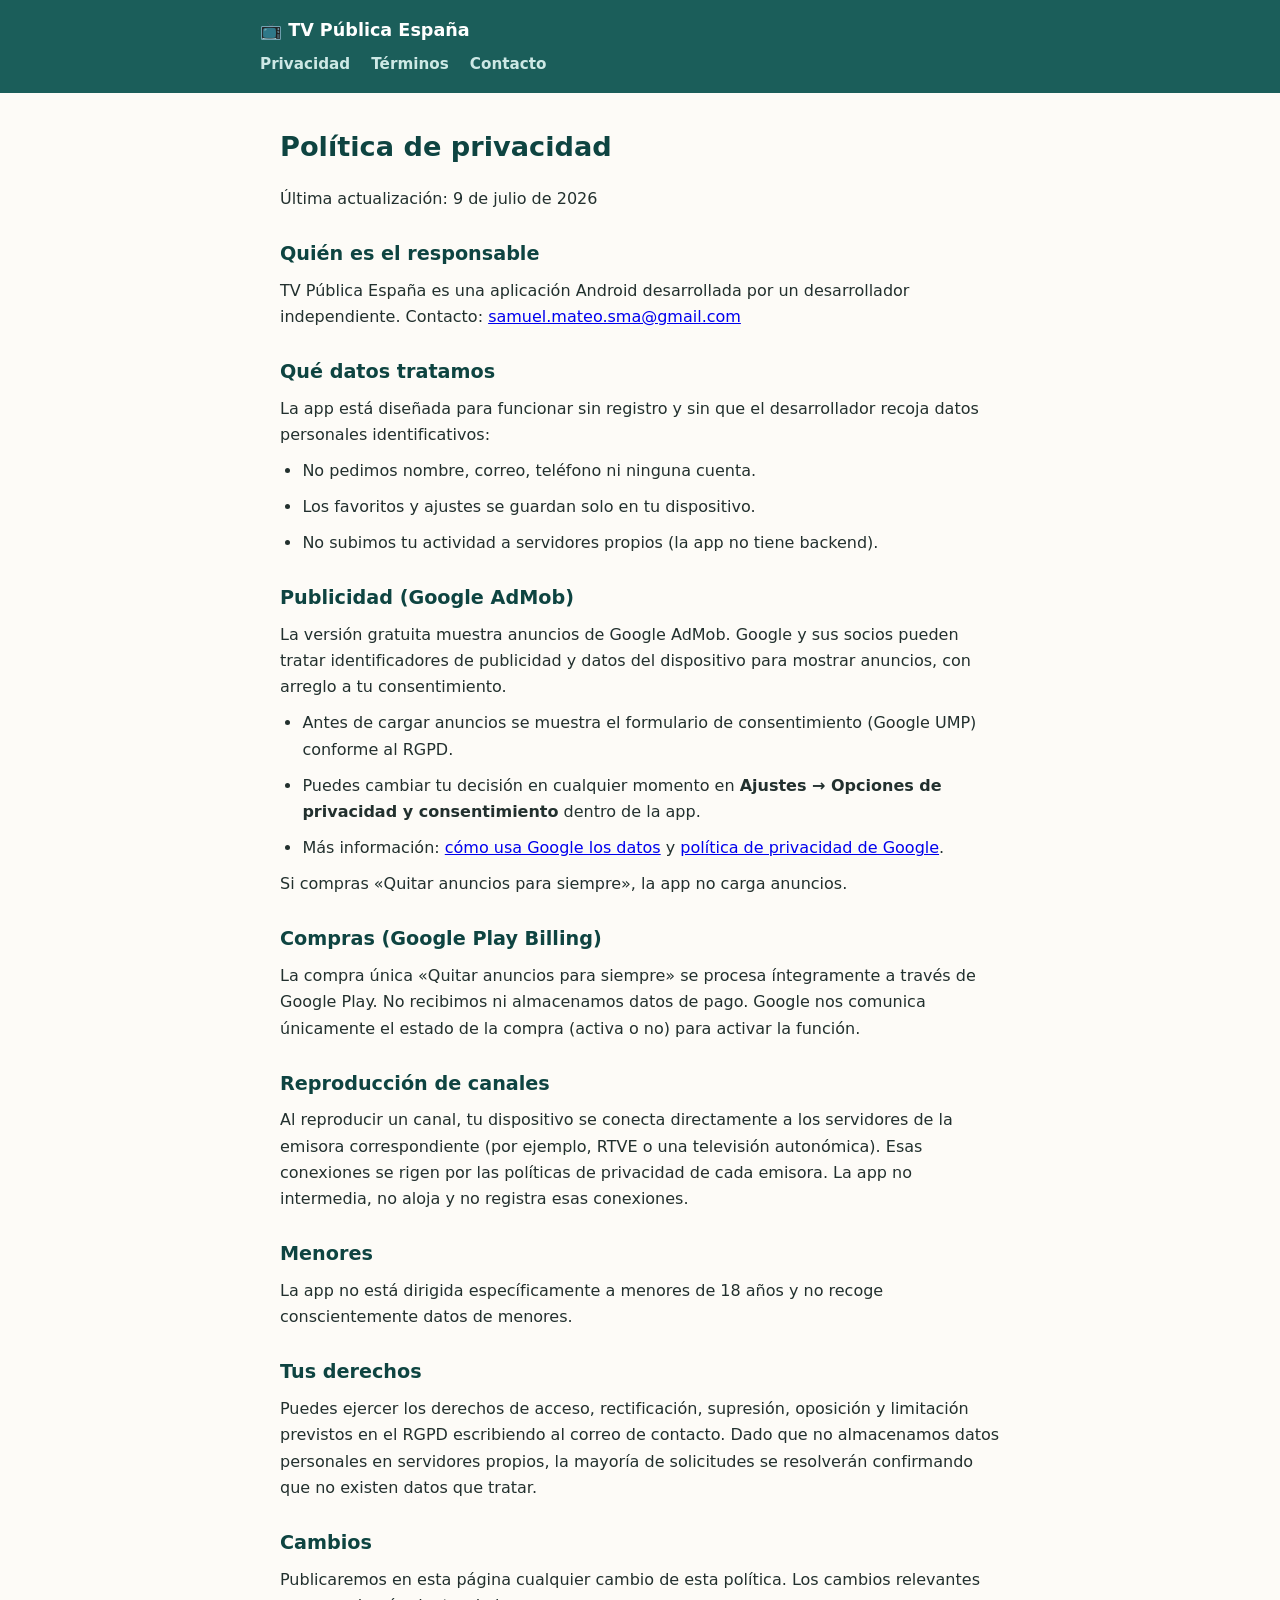
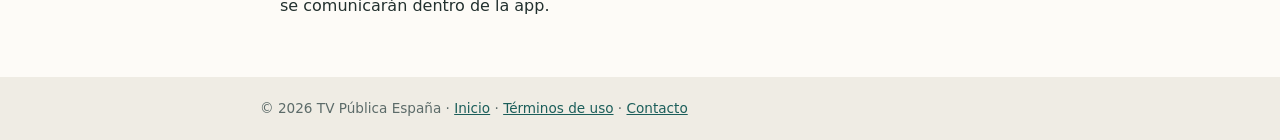
==== privacidad.html @ 510fbc0d "feat: web con landing, privacidad, términos y contacto + deploy a Pages Co-Authored-By: Claude Fable" ====
<!DOCTYPE html>
<html lang="es">
<head>
  <meta charset="utf-8">
  <meta name="viewport" content="width=device-width, initial-scale=1">
  <title>Política de privacidad — TV Pública España</title>
  <link rel="stylesheet" href="estilo.css">
</head>
<body>
  <header>
    <div class="wrap">
      <a href="index.html">📺 TV Pública España</a>
      <nav>
        <a href="privacidad.html">Privacidad</a>
        <a href="terminos.html">Términos</a>
        <a href="contacto.html">Contacto</a>
      </nav>
    </div>
  </header>
  <main>
    <h1>Política de privacidad</h1>
    <p>Última actualización: 9 de julio de 2026</p>

    <h2>Quién es el responsable</h2>
    <p>TV Pública España es una aplicación Android desarrollada por un desarrollador independiente.
    Contacto: <a href="mailto:samuel.mateo.sma@gmail.com">samuel.mateo.sma@gmail.com</a></p>

    <h2>Qué datos tratamos</h2>
    <p>La app está diseñada para funcionar sin registro y sin que el desarrollador recoja datos
    personales identificativos:</p>
    <ul>
      <li>No pedimos nombre, correo, teléfono ni ninguna cuenta.</li>
      <li>Los favoritos y ajustes se guardan solo en tu dispositivo.</li>
      <li>No subimos tu actividad a servidores propios (la app no tiene backend).</li>
    </ul>

    <h2>Publicidad (Google AdMob)</h2>
    <p>La versión gratuita muestra anuncios de Google AdMob. Google y sus socios pueden tratar
    identificadores de publicidad y datos del dispositivo para mostrar anuncios, con arreglo a tu
    consentimiento.</p>
    <ul>
      <li>Antes de cargar anuncios se muestra el formulario de consentimiento (Google UMP)
      conforme al RGPD.</li>
      <li>Puedes cambiar tu decisión en cualquier momento en
      <strong>Ajustes → Opciones de privacidad y consentimiento</strong> dentro de la app.</li>
      <li>Más información:
      <a href="https://policies.google.com/technologies/partner-sites">cómo usa Google los datos</a> y
      <a href="https://policies.google.com/privacy">política de privacidad de Google</a>.</li>
    </ul>
    <p>Si compras «Quitar anuncios para siempre», la app no carga anuncios.</p>

    <h2>Compras (Google Play Billing)</h2>
    <p>La compra única «Quitar anuncios para siempre» se procesa íntegramente a través de Google
    Play. No recibimos ni almacenamos datos de pago. Google nos comunica únicamente el estado de la
    compra (activa o no) para activar la función.</p>

    <h2>Reproducción de canales</h2>
    <p>Al reproducir un canal, tu dispositivo se conecta directamente a los servidores de la emisora
    correspondiente (por ejemplo, RTVE o una televisión autonómica). Esas conexiones se rigen por
    las políticas de privacidad de cada emisora. La app no intermedia, no aloja y no registra esas
    conexiones.</p>

    <h2>Menores</h2>
    <p>La app no está dirigida específicamente a menores de 18 años y no recoge conscientemente
    datos de menores.</p>

    <h2>Tus derechos</h2>
    <p>Puedes ejercer los derechos de acceso, rectificación, supresión, oposición y limitación
    previstos en el RGPD escribiendo al correo de contacto. Dado que no almacenamos datos personales
    en servidores propios, la mayoría de solicitudes se resolverán confirmando que no existen datos
    que tratar.</p>

    <h2>Cambios</h2>
    <p>Publicaremos en esta página cualquier cambio de esta política. Los cambios relevantes se
    comunicarán dentro de la app.</p>
  </main>
  <footer>
    <div class="wrap">
      © 2026 TV Pública España ·
      <a href="index.html">Inicio</a> ·
      <a href="terminos.html">Términos de uso</a> ·
      <a href="contacto.html">Contacto</a>
    </div>
  </footer>
</body>
</html>
---- estilo.css ----
:root {
  --teal: #1b5e5a;
  --teal-dark: #0e4441;
  --amber: #f2a03d;
  --bg: #fdfbf7;
  --text: #22302e;
  --muted: #5c6b69;
}
* { box-sizing: border-box; margin: 0; padding: 0; }
body {
  font-family: system-ui, -apple-system, "Segoe UI", Roboto, sans-serif;
  background: var(--bg);
  color: var(--text);
  line-height: 1.65;
}
header {
  background: var(--teal);
  color: #fff;
  padding: 1rem 1.25rem;
}
header .wrap, main, footer .wrap {
  max-width: 760px;
  margin: 0 auto;
}
header a { color: #fff; text-decoration: none; font-weight: 700; font-size: 1.1rem; }
nav { margin-top: .35rem; }
nav a {
  color: #cde8e5;
  text-decoration: none;
  margin-right: 1rem;
  font-size: .95rem;
}
nav a:hover { color: #fff; text-decoration: underline; }
main { padding: 2rem 1.25rem 3rem; }
h1 { color: var(--teal-dark); font-size: 1.7rem; margin-bottom: 1rem; }
h2 { color: var(--teal-dark); font-size: 1.2rem; margin: 1.6rem 0 .5rem; }
p, li { margin-bottom: .6rem; }
ul { padding-left: 1.4rem; }
.hero { text-align: center; padding: 2.5rem 0 1.5rem; }
.hero h1 { font-size: 2rem; }
.hero p.lead { font-size: 1.15rem; color: var(--muted); margin: .75rem 0 1.5rem; }
.badge {
  display: inline-block;
  background: var(--amber);
  color: #3a2500;
  font-weight: 600;
  border-radius: 999px;
  padding: .5rem 1.25rem;
}
.card {
  background: #fff;
  border: 1px solid #e4e0d7;
  border-radius: 12px;
  padding: 1.25rem;
  margin: 1rem 0;
}
.disclaimer {
  font-size: .9rem;
  color: var(--muted);
  border-top: 1px solid #e4e0d7;
  margin-top: 2rem;
  padding-top: 1rem;
}
footer {
  background: #efece4;
  color: var(--muted);
  font-size: .85rem;
  padding: 1.25rem;
}
footer a { color: var(--teal); }
code { background: #eee9dd; padding: .1rem .35rem; border-radius: 4px; }
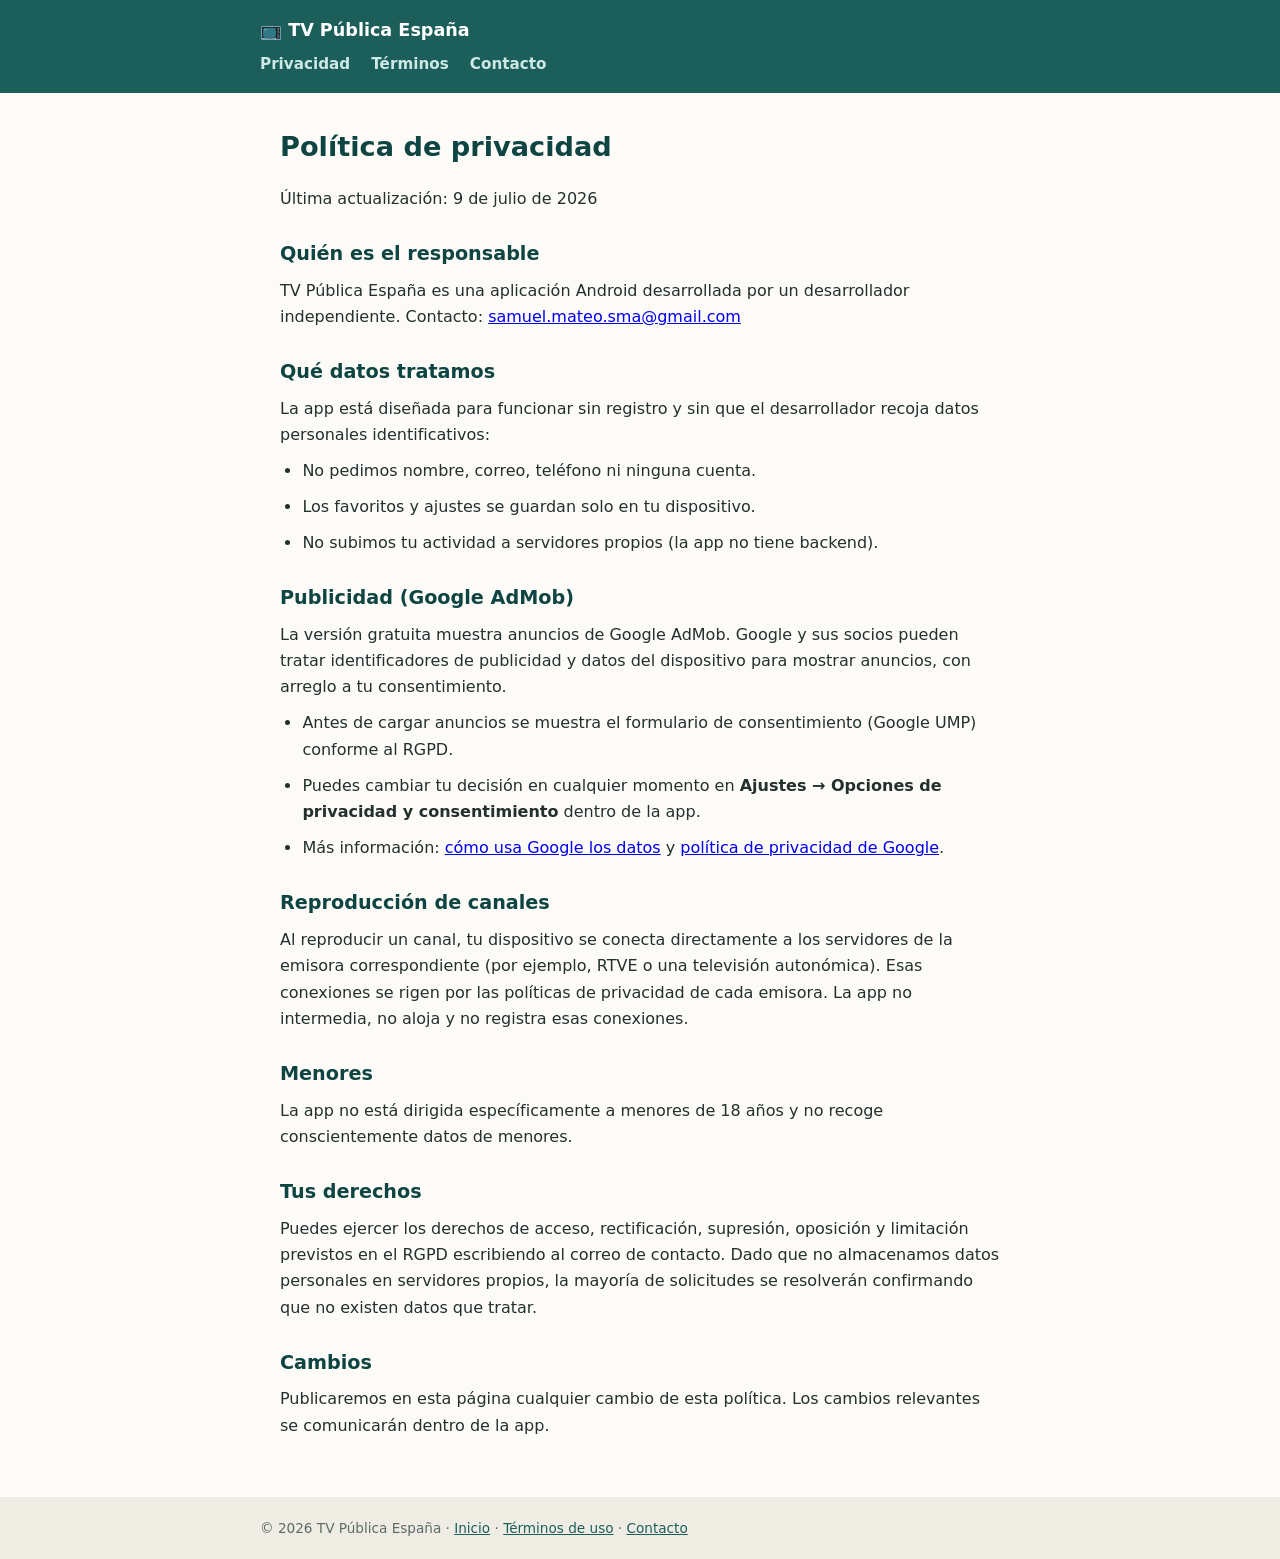
==== commit c7468645: "feat: modelo solo publicidad, sin compra de 1,99 EUR Co-Authored-By: Claude Fable 5 <noreply@anthrop" ====
--- a/privacidad.html
+++ b/privacidad.html
@@ -47,13 +47,6 @@
       <a href="https://policies.google.com/technologies/partner-sites">cómo usa Google los datos</a> y
       <a href="https://policies.google.com/privacy">política de privacidad de Google</a>.</li>
     </ul>
-    <p>Si compras «Quitar anuncios para siempre», la app no carga anuncios.</p>
-
-    <h2>Compras (Google Play Billing)</h2>
-    <p>La compra única «Quitar anuncios para siempre» se procesa íntegramente a través de Google
-    Play. No recibimos ni almacenamos datos de pago. Google nos comunica únicamente el estado de la
-    compra (activa o no) para activar la función.</p>
-
     <h2>Reproducción de canales</h2>
     <p>Al reproducir un canal, tu dispositivo se conecta directamente a los servidores de la emisora
     correspondiente (por ejemplo, RTVE o una televisión autonómica). Esas conexiones se rigen por
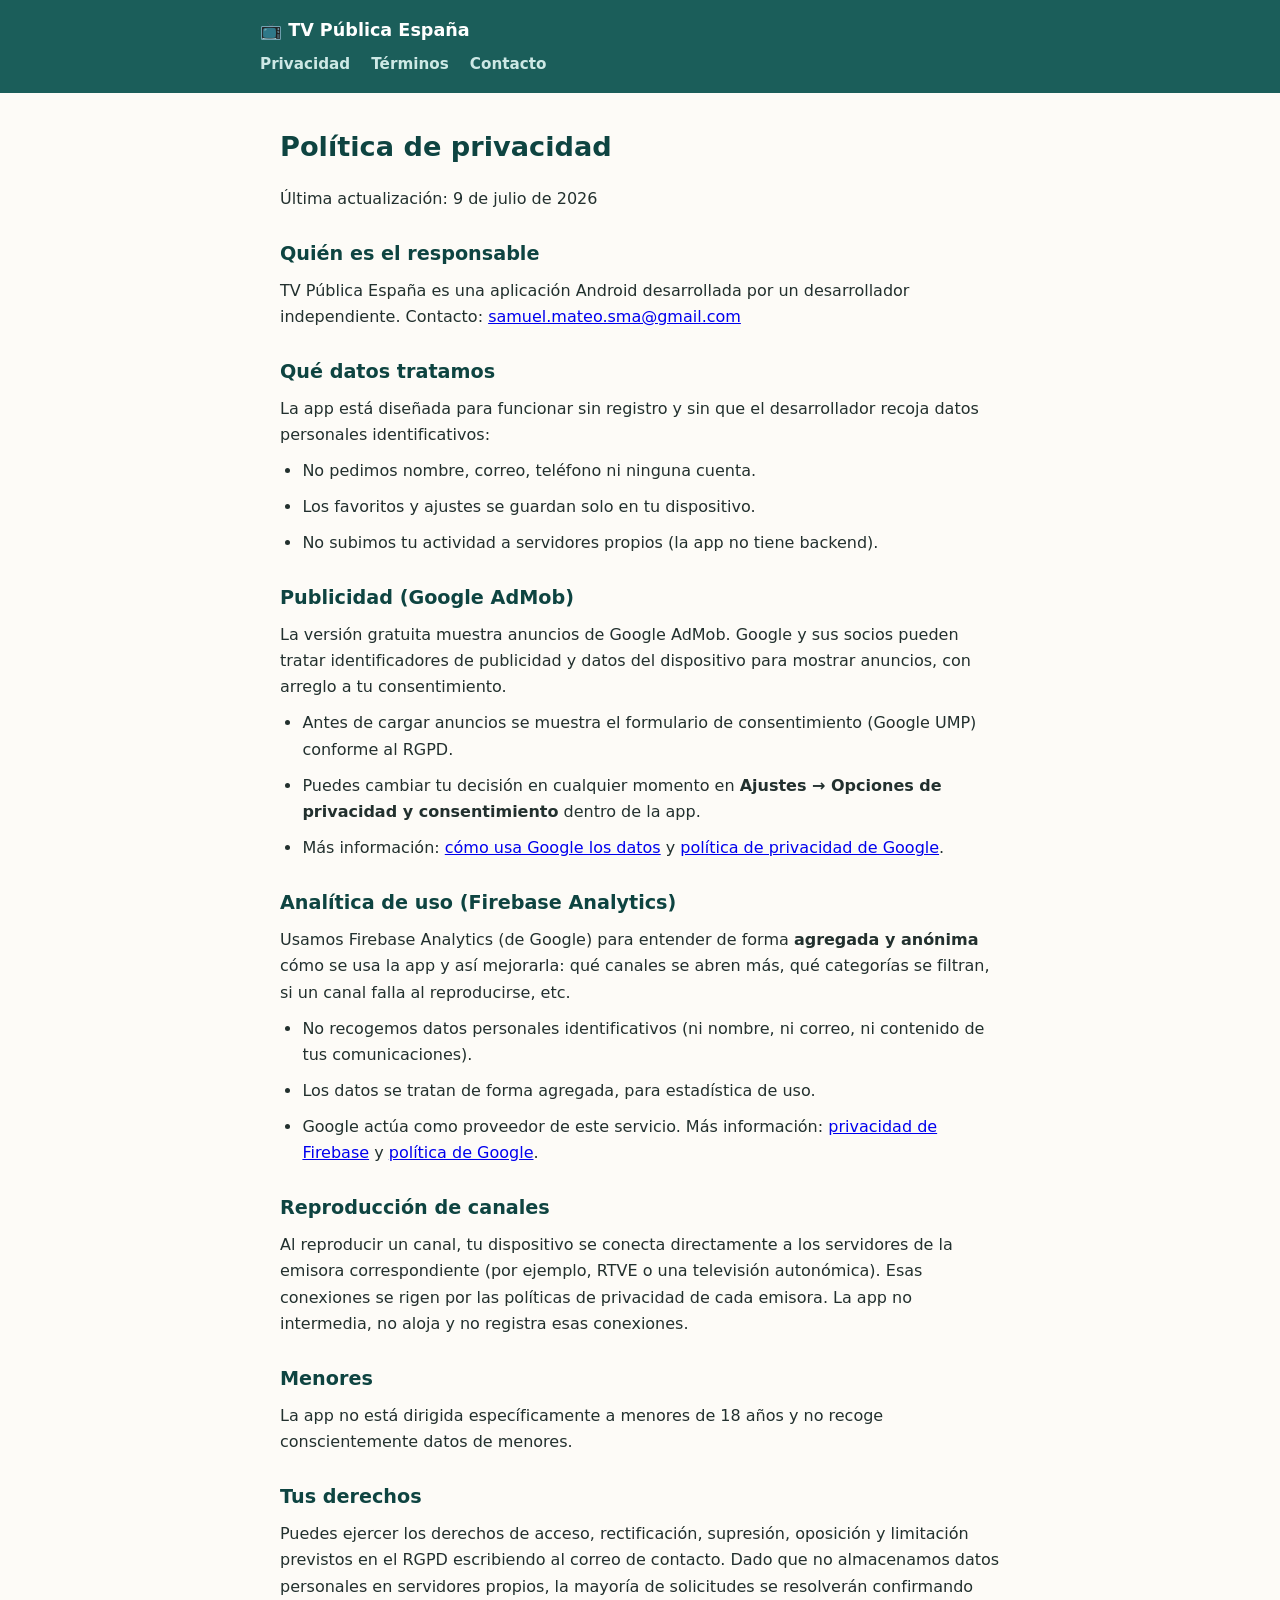
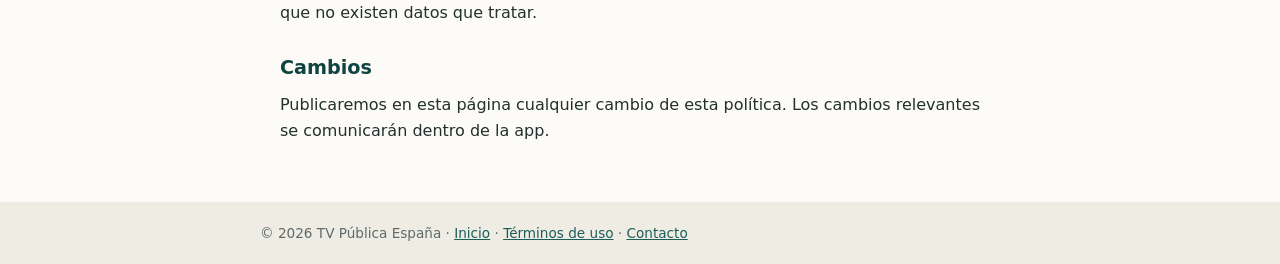
==== commit bf4c99a8: "docs: añadir sección Firebase Analytics a la política de privacidad Co-Authored-By: Claude Opus 4.8 " ====
--- a/privacidad.html
+++ b/privacidad.html
@@ -47,6 +47,20 @@
       <a href="https://policies.google.com/technologies/partner-sites">cómo usa Google los datos</a> y
       <a href="https://policies.google.com/privacy">política de privacidad de Google</a>.</li>
     </ul>
+    <h2>Analítica de uso (Firebase Analytics)</h2>
+    <p>Usamos Firebase Analytics (de Google) para entender de forma
+    <strong>agregada y anónima</strong> cómo se usa la app y así mejorarla: qué
+    canales se abren más, qué categorías se filtran, si un canal falla al
+    reproducirse, etc.</p>
+    <ul>
+      <li>No recogemos datos personales identificativos (ni nombre, ni correo, ni
+      contenido de tus comunicaciones).</li>
+      <li>Los datos se tratan de forma agregada, para estadística de uso.</li>
+      <li>Google actúa como proveedor de este servicio. Más información:
+      <a href="https://firebase.google.com/support/privacy">privacidad de Firebase</a>
+      y <a href="https://policies.google.com/privacy">política de Google</a>.</li>
+    </ul>
+
     <h2>Reproducción de canales</h2>
     <p>Al reproducir un canal, tu dispositivo se conecta directamente a los servidores de la emisora
     correspondiente (por ejemplo, RTVE o una televisión autonómica). Esas conexiones se rigen por
